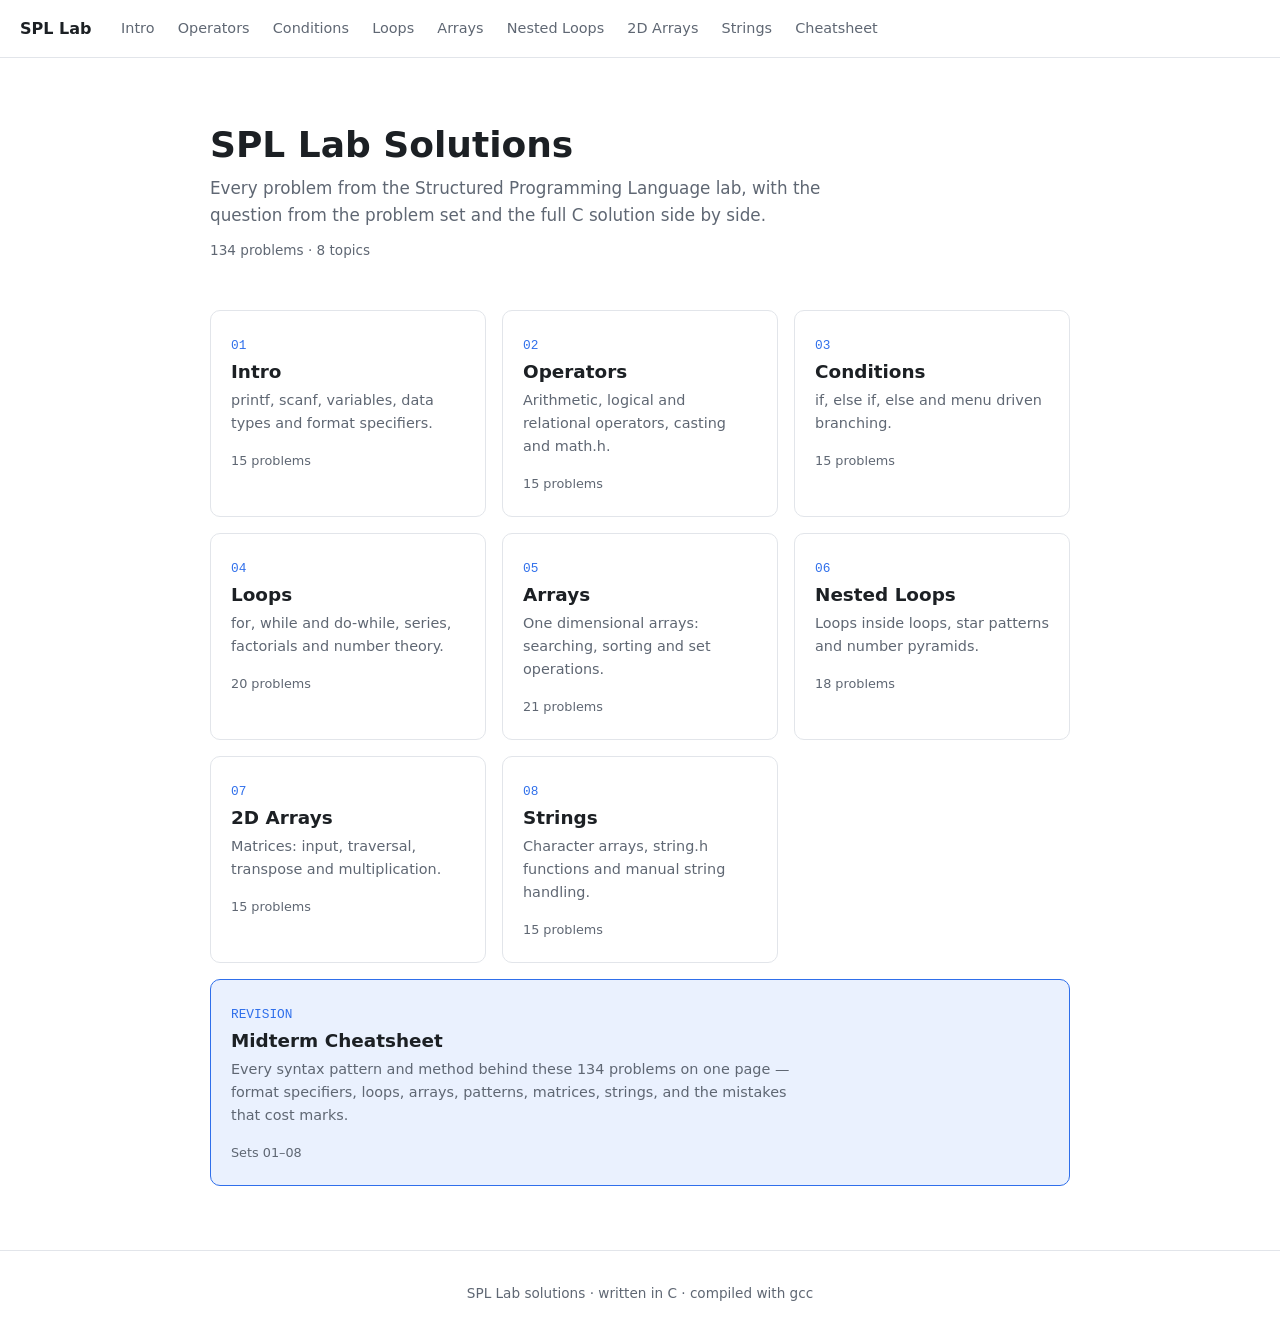
==== docs/index.html @ ab67ef65 "SPL lab solutions, website and midterm cheatsheet C solutions to the Structured Programming Language" ====
<!DOCTYPE html>
<html lang="en">
<head>
  <meta charset="utf-8">
  <meta name="viewport" content="width=device-width, initial-scale=1">
  <title>SPL Lab Solutions</title>
  <meta name="description" content="C solutions to every SPL lab problem, with the questions.">
  <link rel="stylesheet" href="style.css">
</head>
<body>

  <header class="site-header">
    <a class="logo" href="index.html">SPL&nbsp;Lab</a>
    <nav class="site-nav">
      <a href="01-intro.html">Intro</a>
      <a href="02-operators.html">Operators</a>
      <a href="03-conditions.html">Conditions</a>
      <a href="04-loop.html">Loops</a>
      <a href="05-array.html">Arrays</a>
      <a href="06-nested-loop.html">Nested Loops</a>
      <a href="07-2d-array.html">2D Arrays</a>
      <a href="08-strings.html">Strings</a>
      <a href="cheatsheet.html">Cheatsheet</a>
    </nav>
  </header>

  <main>
    <section class="hero">
      <h1>SPL Lab Solutions</h1>
      <p class="lede">
        Every problem from the Structured Programming Language lab, with the
        question from the problem set and the full C solution side by side.
      </p>
      <p class="stats">134 problems &middot; 8 topics</p>
    </section>

    <section class="category-grid">
      <a class="category-card" href="01-intro.html">
        <span class="category-number">01</span>
        <h2>Intro</h2>
        <p>printf, scanf, variables, data types and format specifiers.</p>
        <span class="count">15 problems</span>
      </a>
      <a class="category-card" href="02-operators.html">
        <span class="category-number">02</span>
        <h2>Operators</h2>
        <p>Arithmetic, logical and relational operators, casting and math.h.</p>
        <span class="count">15 problems</span>
      </a>
      <a class="category-card" href="03-conditions.html">
        <span class="category-number">03</span>
        <h2>Conditions</h2>
        <p>if, else if, else and menu driven branching.</p>
        <span class="count">15 problems</span>
      </a>
      <a class="category-card" href="04-loop.html">
        <span class="category-number">04</span>
        <h2>Loops</h2>
        <p>for, while and do-while, series, factorials and number theory.</p>
        <span class="count">20 problems</span>
      </a>
      <a class="category-card" href="05-array.html">
        <span class="category-number">05</span>
        <h2>Arrays</h2>
        <p>One dimensional arrays: searching, sorting and set operations.</p>
        <span class="count">21 problems</span>
      </a>
      <a class="category-card" href="06-nested-loop.html">
        <span class="category-number">06</span>
        <h2>Nested Loops</h2>
        <p>Loops inside loops, star patterns and number pyramids.</p>
        <span class="count">18 problems</span>
      </a>
      <a class="category-card" href="07-2d-array.html">
        <span class="category-number">07</span>
        <h2>2D Arrays</h2>
        <p>Matrices: input, traversal, transpose and multiplication.</p>
        <span class="count">15 problems</span>
      </a>
      <a class="category-card" href="08-strings.html">
        <span class="category-number">08</span>
        <h2>Strings</h2>
        <p>Character arrays, string.h functions and manual string handling.</p>
        <span class="count">15 problems</span>
      </a>
    </section>

    <a class="category-card cheatsheet-card" href="cheatsheet.html">
      <span class="category-number">REVISION</span>
      <h2>Midterm Cheatsheet</h2>
      <p>Every syntax pattern and method behind these 134 problems on one
         page &mdash; format specifiers, loops, arrays, patterns, matrices,
         strings, and the mistakes that cost marks.</p>
      <span class="count">Sets 01&ndash;08</span>
    </a>

  </main>

  <footer class="site-footer">
    <p>SPL Lab solutions &middot; written in C &middot; compiled with gcc</p>
  </footer>

  <script src="app.js"></script>
</body>
</html>
---- docs/style.css ----
/* ==========================================================================
   SPL Lab Solutions - stylesheet

   Contents:
     1. Colours and basic setup
     2. Header and navigation
     3. Homepage
     4. Category pages
     5. Problem cards
     6. Code blocks and syntax colours
     7. Footer
     8. Small screens
   ========================================================================== */


/* 1. Colours and basic setup
   -------------------------------------------------------------------------- */

:root {
  --bg:          #ffffff;
  --bg-soft:     #f6f7f9;
  --bg-code:     #f8f9fb;
  --text:        #1c2024;
  --text-muted:  #5f6773;
  --border:      #e2e5ea;
  --accent:      #2f6feb;
  --accent-soft: #eaf1fe;

  /* syntax colours */
  --c-comment:  #6d7c8a;
  --c-string:   #106b3f;
  --c-keyword:  #a626a4;
  --c-number:   #b25000;
  --c-preproc:  #2f6feb;

  --radius: 10px;
  --font-sans: system-ui, -apple-system, "Segoe UI", Roboto, sans-serif;
  --font-mono: "SF Mono", "JetBrains Mono", Menlo, Consolas, monospace;
}

/* The same page in dark mode, following the reader's system setting. */
@media (prefers-color-scheme: dark) {
  :root {
    --bg:          #14171a;
    --bg-soft:     #1b1f23;
    --bg-code:     #1a1e22;
    --text:        #e6e9ed;
    --text-muted:  #9aa4b0;
    --border:      #2b3239;
    --accent:      #6aa2ff;
    --accent-soft: #1e2a3d;

    --c-comment:  #7d8b99;
    --c-string:   #7ec699;
    --c-keyword:  #d88ad8;
    --c-number:   #f0a26a;
    --c-preproc:  #6aa2ff;
  }
}

* { box-sizing: border-box; }

body {
  margin: 0;
  background: var(--bg);
  color: var(--text);
  font-family: var(--font-sans);
  font-size: 16px;
  line-height: 1.6;
  -webkit-text-size-adjust: 100%;
}

main {
  max-width: 900px;
  margin: 0 auto;
  padding: 2rem 1.25rem 4rem;
}

a { color: var(--accent); }

h1, h2, h3 { line-height: 1.25; }


/* 2. Header and navigation
   -------------------------------------------------------------------------- */

.site-header {
  position: sticky;
  top: 0;
  z-index: 10;
  display: flex;
  align-items: center;
  gap: 1.25rem;
  padding: 0.75rem 1.25rem;
  background: var(--bg);
  border-bottom: 1px solid var(--border);
}

.logo {
  font-weight: 700;
  text-decoration: none;
  color: var(--text);
  white-space: nowrap;
}

.site-nav {
  display: flex;
  gap: 0.25rem;
  overflow-x: auto;          /* the 8 links scroll sideways on a phone */
  scrollbar-width: none;
}
.site-nav::-webkit-scrollbar { display: none; }

.site-nav a {
  padding: 0.3rem 0.6rem;
  border-radius: 6px;
  font-size: 0.9rem;
  text-decoration: none;
  color: var(--text-muted);
  white-space: nowrap;
}

.site-nav a:hover { background: var(--bg-soft); color: var(--text); }

/* The page you are currently on. */
.site-nav a[aria-current="page"] {
  background: var(--accent-soft);
  color: var(--accent);
  font-weight: 600;
}


/* 3. Homepage
   -------------------------------------------------------------------------- */

.hero { padding: 2rem 0 1rem; }
.hero h1 { font-size: 2.25rem; margin: 0 0 0.5rem; }

.lede {
  font-size: 1.05rem;
  color: var(--text-muted);
  margin: 0 0 0.75rem;
  max-width: 60ch;
}

.stats {
  margin: 0;
  font-size: 0.85rem;
  color: var(--text-muted);
}

.category-grid {
  display: grid;
  grid-template-columns: repeat(auto-fill, minmax(240px, 1fr));
  gap: 1rem;
  margin-top: 2rem;
}

.category-card {
  display: block;
  position: relative;
  padding: 1.25rem;
  border: 1px solid var(--border);
  border-radius: var(--radius);
  background: var(--bg);
  text-decoration: none;
  color: inherit;
  transition: border-color 0.15s, transform 0.15s;
}

.category-card:hover {
  border-color: var(--accent);
  transform: translateY(-2px);
}

.category-number {
  font-family: var(--font-mono);
  font-size: 0.8rem;
  color: var(--accent);
}

.category-card h2 { margin: 0.2rem 0 0.4rem; font-size: 1.15rem; }

.category-card p {
  margin: 0 0 0.75rem;
  font-size: 0.9rem;
  color: var(--text-muted);
}

.category-card .count {
  font-size: 0.8rem;
  color: var(--text-muted);
}

/* The cheatsheet sits below the topic grid, full width. */
.cheatsheet-card {
  margin-top: 1rem;
  border-color: var(--accent);
  background: var(--accent-soft);
}

.cheatsheet-card p { max-width: 62ch; }


/* 4. Category pages
   -------------------------------------------------------------------------- */

.category-intro { padding: 1.5rem 0 0.5rem; }
.category-intro h1 { font-size: 2rem; margin: 0 0 0.4rem; }

.contents {
  margin: 1.5rem 0 2.5rem;
  padding: 1rem 1.25rem;
  background: var(--bg-soft);
  border-radius: var(--radius);
}

.contents h2 {
  margin: 0 0 0.6rem;
  font-size: 0.8rem;
  text-transform: uppercase;
  letter-spacing: 0.05em;
  color: var(--text-muted);
}

.contents ol {
  margin: 0;
  padding: 0;
  list-style: none;
  columns: 2;
  column-gap: 2rem;
}

.contents li { break-inside: avoid; margin-bottom: 0.2rem; }

.contents a {
  text-decoration: none;
  font-size: 0.9rem;
  color: var(--text);
}
.contents a:hover { color: var(--accent); text-decoration: underline; }

.contents .n {
  display: inline-block;
  min-width: 1.7em;
  font-family: var(--font-mono);
  font-size: 0.8rem;
  color: var(--text-muted);
}


/* 5. Problem cards
   -------------------------------------------------------------------------- */

.problem {
  margin: 0 0 2.5rem;
  padding-top: 1rem;
  border-top: 1px solid var(--border);
  scroll-margin-top: 4rem;   /* clears the sticky header when jumping to #p04 */
}

.problem-header {
  display: flex;
  align-items: baseline;
  flex-wrap: wrap;
  gap: 0.6rem;
}

.problem-header h2 { margin: 0; font-size: 1.2rem; }

.filename {
  margin-left: auto;
  font-family: var(--font-mono);
  font-size: 0.78rem;
  color: var(--text-muted);
}

.difficulty { font-size: 0.8rem; letter-spacing: 0.1em; }
.difficulty-1 { color: #3d9a5c; }
.difficulty-2 { color: #c98a1b; }
.difficulty-3 { color: #cc4b3c; }

.statement { margin: 0.6rem 0 1rem; }
.statement.missing { color: var(--text-muted); font-style: italic; }

/* Sample input / output table */
.samples { overflow-x: auto; margin-bottom: 1rem; }

.samples table {
  width: 100%;
  border-collapse: collapse;
  font-size: 0.85rem;
}

.samples th {
  text-align: left;
  padding: 0.4rem 0.7rem;
  background: var(--bg-soft);
  border: 1px solid var(--border);
  font-weight: 600;
  color: var(--text-muted);
  width: 50%;
}

.samples td {
  padding: 0.4rem 0.7rem;
  border: 1px solid var(--border);
  vertical-align: top;
}

.samples pre {
  margin: 0;
  font-family: var(--font-mono);
  white-space: pre-wrap;     /* long sample lines wrap instead of overflowing */
  word-break: break-word;
}


/* 6. Code blocks and syntax colours
   -------------------------------------------------------------------------- */

.solution {
  border: 1px solid var(--border);
  border-radius: var(--radius);
  overflow: hidden;
}

.solution-bar {
  display: flex;
  align-items: center;
  justify-content: space-between;
  padding: 0.4rem 0.8rem;
  background: var(--bg-soft);
  border-bottom: 1px solid var(--border);
  font-size: 0.78rem;
  color: var(--text-muted);
}

.copy-button {
  padding: 0.25rem 0.6rem;
  border: 1px solid var(--border);
  border-radius: 6px;
  background: var(--bg);
  color: var(--text-muted);
  font: inherit;
  font-size: 0.78rem;
  cursor: pointer;
}

.copy-button:hover { border-color: var(--accent); color: var(--accent); }
.copy-button.copied { color: #3d9a5c; border-color: #3d9a5c; }

pre.code {
  margin: 0;
  padding: 1rem;
  overflow-x: auto;          /* long lines scroll inside the block */
  background: var(--bg-code);
  font-family: var(--font-mono);
  font-size: 0.85rem;
  line-height: 1.55;
  tab-size: 4;
}

/* Colours added by app.js */
.tok-comment { color: var(--c-comment); font-style: italic; }
.tok-string  { color: var(--c-string); }
.tok-keyword { color: var(--c-keyword); }
.tok-number  { color: var(--c-number); }
.tok-preproc { color: var(--c-preproc); }


/* 7. Footer
   -------------------------------------------------------------------------- */

.site-footer {
  padding: 2rem 1.25rem;
  border-top: 1px solid var(--border);
  text-align: center;
  font-size: 0.85rem;
  color: var(--text-muted);
}

.site-footer p { margin: 0; }


/* 8. Small screens
   -------------------------------------------------------------------------- */

@media (max-width: 640px) {
  .site-header { flex-direction: column; align-items: flex-start; gap: 0.5rem; }
  .site-nav { width: 100%; }
  .hero h1 { font-size: 1.75rem; }
  .contents ol { columns: 1; }
  .filename { margin-left: 0; width: 100%; }
  pre.code { font-size: 0.8rem; }
}
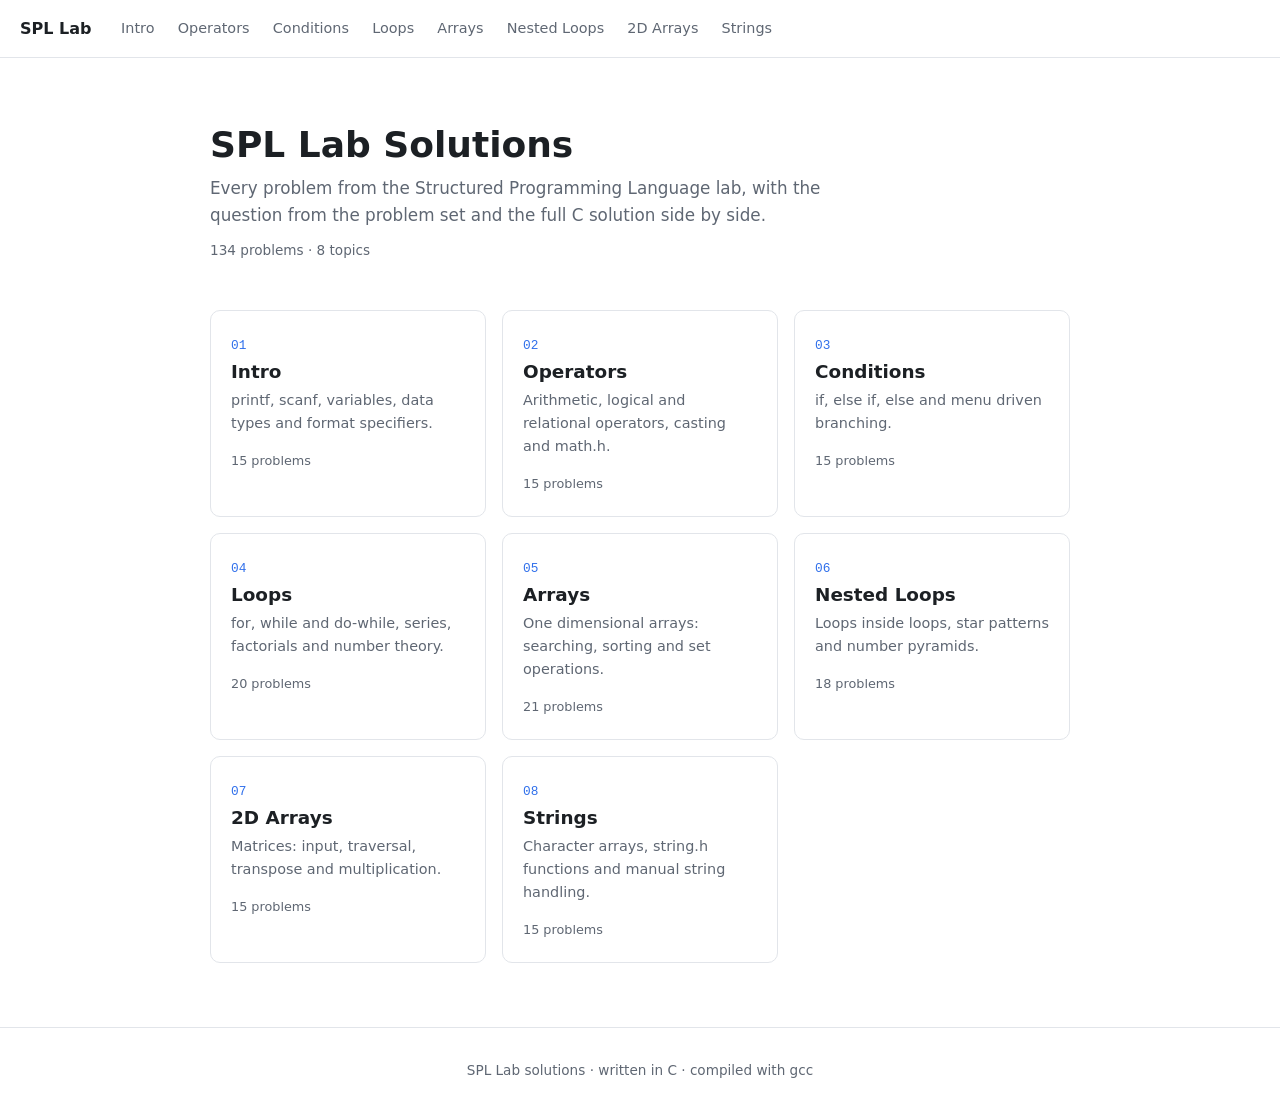
==== commit afd91b5d: "Add SPL lab solutions and the solutions website 197 C solutions across 13 topics, plus a static site" ====
--- a/docs/index.html
+++ b/docs/index.html
@@ -20,7 +20,6 @@
       <a href="06-nested-loop.html">Nested Loops</a>
       <a href="07-2d-array.html">2D Arrays</a>
       <a href="08-strings.html">Strings</a>
-      <a href="cheatsheet.html">Cheatsheet</a>
     </nav>
   </header>
 
@@ -85,15 +84,6 @@
       </a>
     </section>
 
-    <a class="category-card cheatsheet-card" href="cheatsheet.html">
-      <span class="category-number">REVISION</span>
-      <h2>Midterm Cheatsheet</h2>
-      <p>Every syntax pattern and method behind these 134 problems on one
-         page &mdash; format specifiers, loops, arrays, patterns, matrices,
-         strings, and the mistakes that cost marks.</p>
-      <span class="count">Sets 01&ndash;08</span>
-    </a>
-
   </main>
 
   <footer class="site-footer">
--- a/docs/style.css
+++ b/docs/style.css
@@ -192,15 +192,6 @@
   color: var(--text-muted);
 }
 
-/* The cheatsheet sits below the topic grid, full width. */
-.cheatsheet-card {
-  margin-top: 1rem;
-  border-color: var(--accent);
-  background: var(--accent-soft);
-}
-
-.cheatsheet-card p { max-width: 62ch; }
-
 
 /* 4. Category pages
    -------------------------------------------------------------------------- */
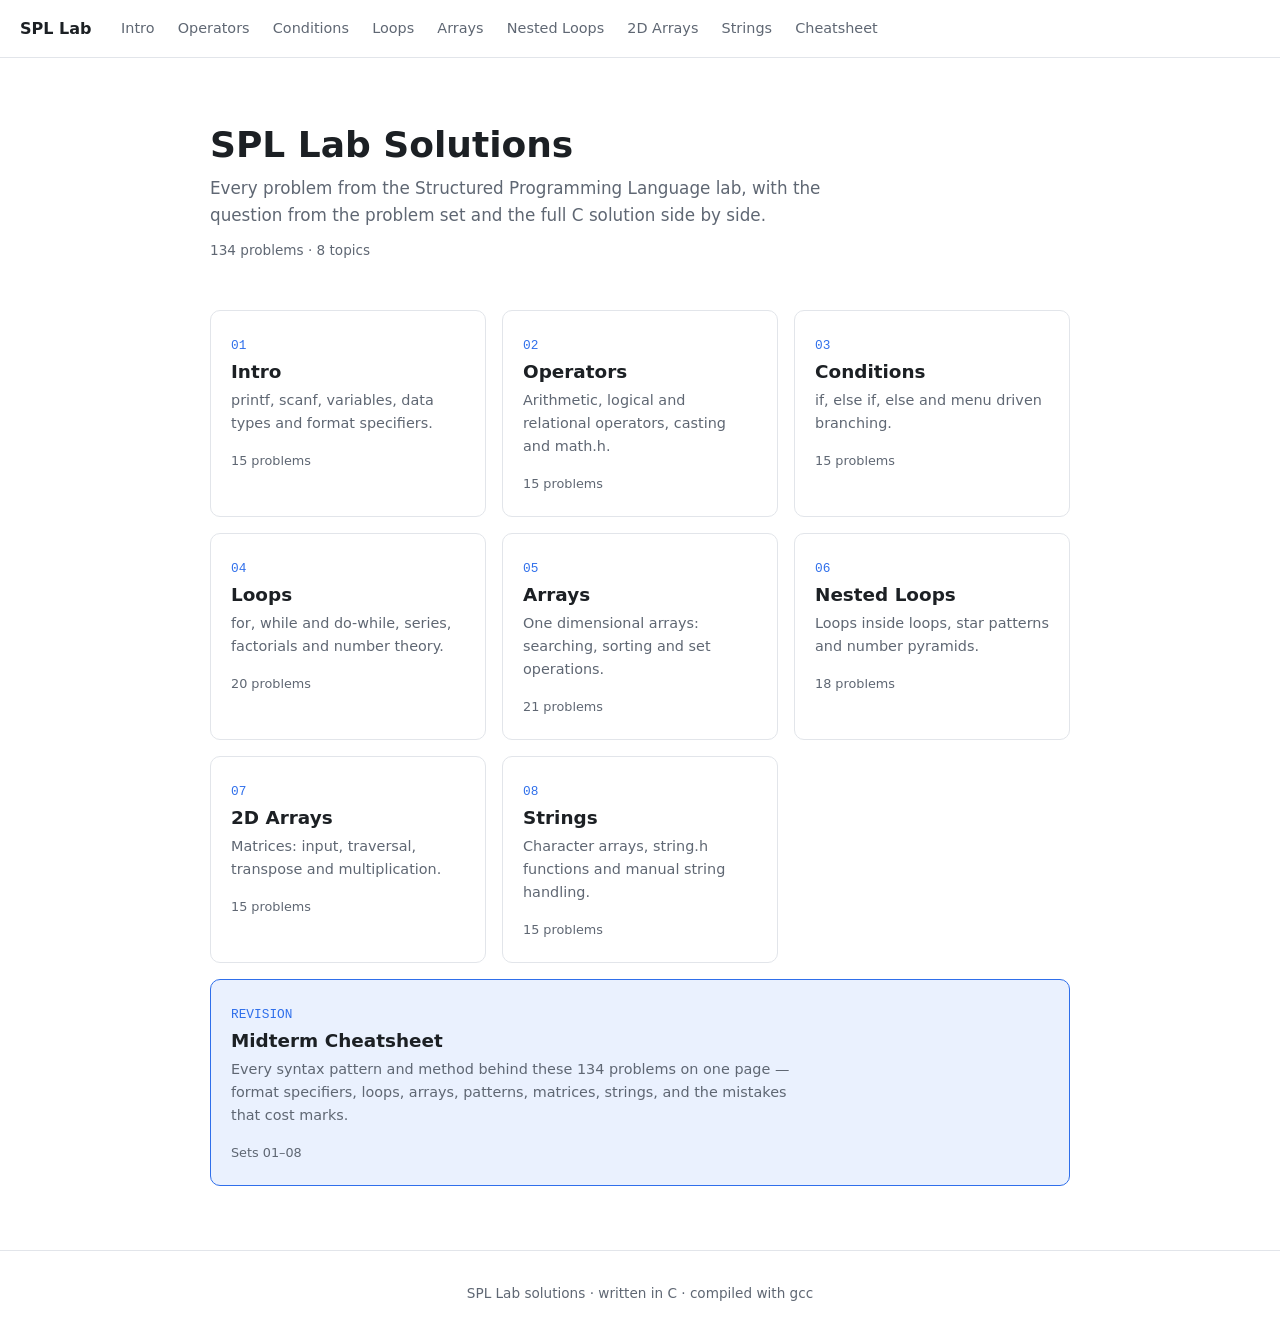
==== commit 64e32d36: "Add midterm cheatsheet page for topics 1-8 One page covering the syntax and methods behind all 134 p" ====
--- a/docs/index.html
+++ b/docs/index.html
@@ -20,6 +20,7 @@
       <a href="06-nested-loop.html">Nested Loops</a>
       <a href="07-2d-array.html">2D Arrays</a>
       <a href="08-strings.html">Strings</a>
+      <a href="cheatsheet.html">Cheatsheet</a>
     </nav>
   </header>
 
@@ -84,6 +85,15 @@
       </a>
     </section>
 
+    <a class="category-card cheatsheet-card" href="cheatsheet.html">
+      <span class="category-number">REVISION</span>
+      <h2>Midterm Cheatsheet</h2>
+      <p>Every syntax pattern and method behind these 134 problems on one
+         page &mdash; format specifiers, loops, arrays, patterns, matrices,
+         strings, and the mistakes that cost marks.</p>
+      <span class="count">Sets 01&ndash;08</span>
+    </a>
+
   </main>
 
   <footer class="site-footer">
--- a/docs/style.css
+++ b/docs/style.css
@@ -192,6 +192,15 @@
   color: var(--text-muted);
 }
 
+/* The cheatsheet sits below the topic grid, full width. */
+.cheatsheet-card {
+  margin-top: 1rem;
+  border-color: var(--accent);
+  background: var(--accent-soft);
+}
+
+.cheatsheet-card p { max-width: 62ch; }
+
 
 /* 4. Category pages
    -------------------------------------------------------------------------- */
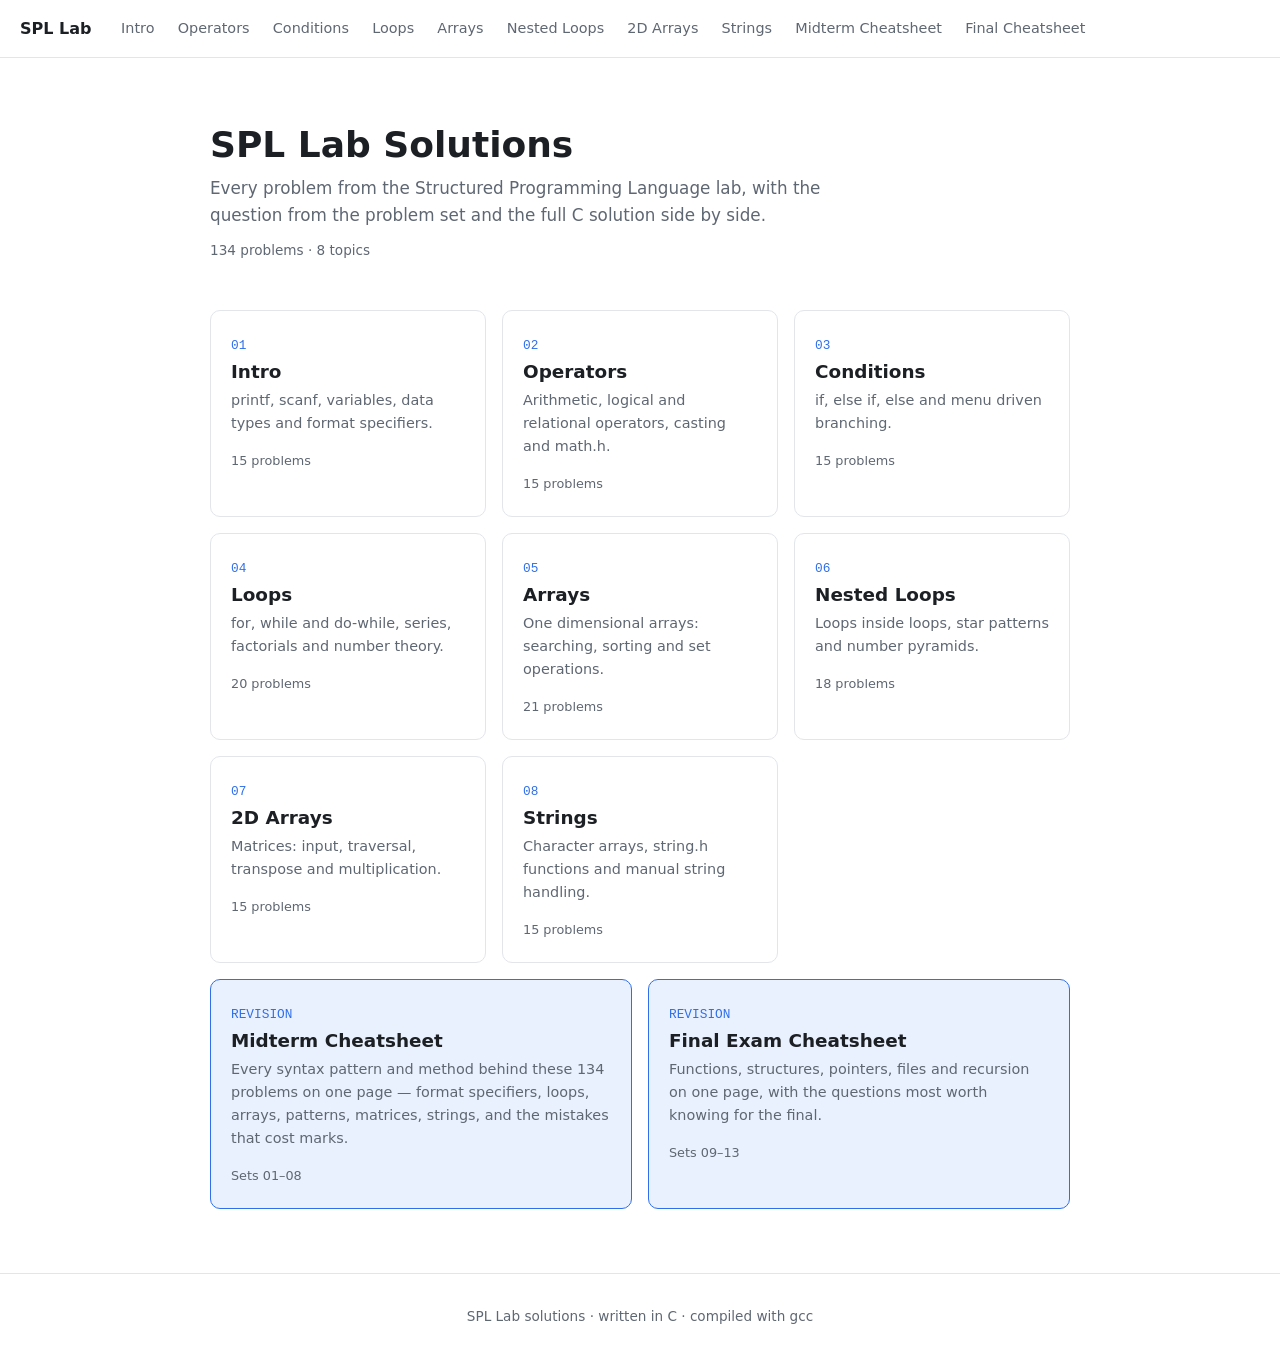
==== commit 6f9a47fb: "Name every solution file after its question, add a final exam cheatsheet Files in sets 04 to 13 were" ====
--- a/docs/index.html
+++ b/docs/index.html
@@ -20,7 +20,8 @@
       <a href="06-nested-loop.html">Nested Loops</a>
       <a href="07-2d-array.html">2D Arrays</a>
       <a href="08-strings.html">Strings</a>
-      <a href="cheatsheet.html">Cheatsheet</a>
+      <a href="cheatsheet.html">Midterm Cheatsheet</a>
+      <a href="final-cheatsheet.html">Final Cheatsheet</a>
     </nav>
   </header>
 
@@ -85,14 +86,23 @@
       </a>
     </section>
 
-    <a class="category-card cheatsheet-card" href="cheatsheet.html">
-      <span class="category-number">REVISION</span>
-      <h2>Midterm Cheatsheet</h2>
-      <p>Every syntax pattern and method behind these 134 problems on one
-         page &mdash; format specifiers, loops, arrays, patterns, matrices,
-         strings, and the mistakes that cost marks.</p>
-      <span class="count">Sets 01&ndash;08</span>
-    </a>
+    <section class="cheatsheet-cards">
+      <a class="category-card cheatsheet-card" href="cheatsheet.html">
+        <span class="category-number">REVISION</span>
+        <h2>Midterm Cheatsheet</h2>
+        <p>Every syntax pattern and method behind these 134 problems on one
+           page &mdash; format specifiers, loops, arrays, patterns, matrices,
+           strings, and the mistakes that cost marks.</p>
+        <span class="count">Sets 01&ndash;08</span>
+      </a>
+      <a class="category-card cheatsheet-card" href="final-cheatsheet.html">
+        <span class="category-number">REVISION</span>
+        <h2>Final Exam Cheatsheet</h2>
+        <p>Functions, structures, pointers, files and recursion on one page,
+           with the questions most worth knowing for the final.</p>
+        <span class="count">Sets 09&ndash;13</span>
+      </a>
+    </section>
 
   </main>
 
--- a/docs/style.css
+++ b/docs/style.css
@@ -192,9 +192,15 @@
   color: var(--text-muted);
 }
 
-/* The cheatsheet sits below the topic grid, full width. */
+/* The two cheatsheets sit below the topic grid, side by side. */
+.cheatsheet-cards {
+  display: grid;
+  grid-template-columns: repeat(auto-fit, minmax(280px, 1fr));
+  gap: 1rem;
+  margin-top: 1rem;
+}
+
 .cheatsheet-card {
-  margin-top: 1rem;
   border-color: var(--accent);
   background: var(--accent-soft);
 }
